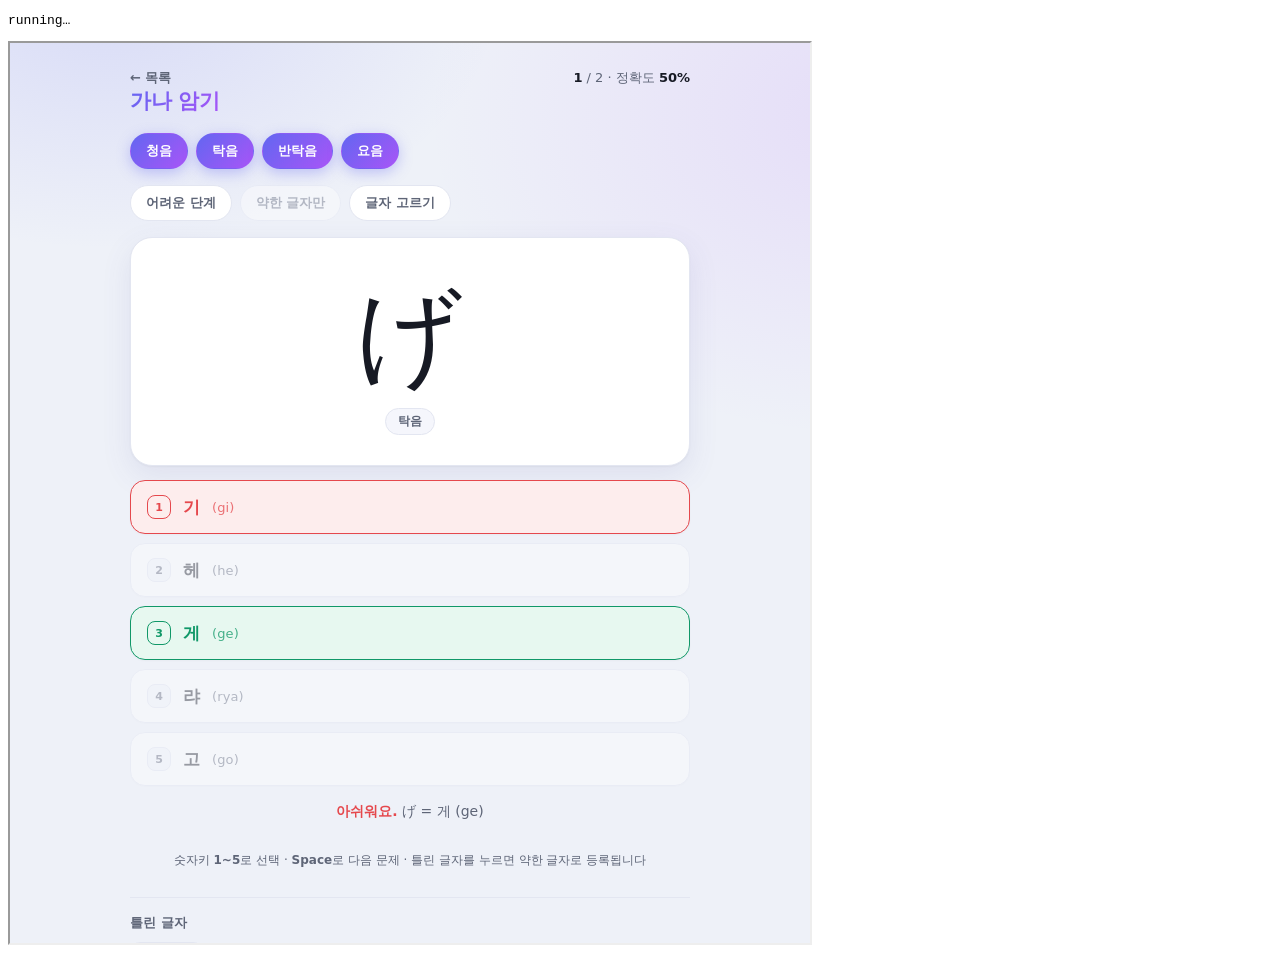
==== __test.html @ 91c68f2e "3장 '숫자 0~10' 추가 - 四·七·九는 목록에 두 읽기(よん／し 등)를 모두 표시, 퀴즈 후리가나는 기본 읽기 사용 - 零／ゼロ는 표기 둘을 함께, 듣기는 れい로 읽음 - 읽" ====
<!DOCTYPE html>
<meta charset="UTF-8">
<title>kana.html 회귀 테스트</title>
<pre id="out">running…</pre>
<script>
const out = [];
const say = (name, pass, extra) => out.push((pass ? "PASS  " : "FAIL  ") + name + (extra ? "   [" + extra + "]" : ""));
const sleep = ms => new Promise(r => setTimeout(r, ms));

function load(storage) {
  return new Promise(resolve => {
    if (storage === null) localStorage.removeItem("weakKana");
    else localStorage.setItem("weakKana", storage);
    const f = document.createElement("iframe");
    f.style.cssText = "width:800px;height:900px";
    f.src = "kana.html?" + Math.random();
    f.onload = () => setTimeout(() => resolve(f), 60);
    document.body.appendChild(f);
  });
}

const ctx = f => ({ w: f.contentWindow, d: f.contentDocument });

function pickChoice({ w, d }, wantCorrect) {
  const ko = w.eval("current.ko");
  const btns = [...d.querySelectorAll(".choice")];
  const b = wantCorrect ? btns.find(x => x.dataset.ko === ko) : btns.find(x => x.dataset.ko !== ko);
  b.click();
  return b;
}

(async () => {
  /* ── 1. 오답 직후 "틀린 글자 전부 추가"가 살아나는가 (refresh 누락 버그) ── */
  {
    const f = await load(null), c = ctx(f);
    const before = c.d.getElementById("add-misses").disabled;
    pickChoice(c, false);
    await sleep(40);
    const after = c.d.getElementById("add-misses").disabled;
    say("오답 1개 → '틀린 글자 전부 추가' 활성화", before === true && after === false,
        "before=" + before + " after=" + after);

    /* ── 2. 고르기 패널에서 별을 켜면 틀린 글자 목록의 별도 같이 켜지는가 ── */
    const kana = c.w.eval("[...misses.keys()][0]");
    const cell = [...c.d.querySelectorAll(".kana-cell")].find(x => x.children[0].textContent === kana);
    cell.click();
    await sleep(40);
    const item = [...c.d.querySelectorAll(".miss-item")].find(x => x.children[0].textContent === kana);
    say("패널에서 별 등록 → 틀린 글자 목록 별도 동기화",
        item && item.getAttribute("aria-pressed") === "true",
        "kana=" + kana + " pressed=" + (item && item.getAttribute("aria-pressed")));

    /* ── 3. 같은 항목을 다시 누르면 해제되는가 (상태가 어긋나면 여기서 티가 난다) ── */
    item.click();
    await sleep(40);
    // refresh()가 목록을 다시 그리므로 참조를 새로 잡아야 한다 (앞의 item은 이미 떨어져 나간 노드)
    const item2 = [...c.d.querySelectorAll(".miss-item")].find(x => x.children[0].textContent === kana);
    say("다시 누르면 해제", c.w.eval("weak.size") === 0 && item2.getAttribute("aria-pressed") === "false",
        "weak.size=" + c.w.eval("weak.size") + " pressed=" + item2.getAttribute("aria-pressed"));

    /* ── 4. 약한 글자만 모드에서 출제 범위가 실제로 좁혀지는가 ── */
    cell.click();
    await sleep(30);
    c.d.getElementById("weak-only").click();
    await sleep(30);
    const poolSize = c.w.eval("pool().length");
    const poolIsWeak = c.w.eval("pool().every(k => weak.has(k.kana))");
    say("약한 글자만 → 출제 범위가 고른 글자로 제한", poolSize === 1 && poolIsWeak,
        "pool=" + poolSize);
    say("약한 글자만 → 종류 필터 비활성", c.d.querySelector("#filters .chip").disabled === true);

    /* ── 5. 전체 해제하면 모드가 자동으로 꺼지고 전체 범위로 복귀 ── */
    c.d.getElementById("clear-weak").click();
    await sleep(30);
    say("전체 해제 → 모드 자동 해제, 전체 출제 복귀",
        c.w.eval("weakOnly") === false && c.w.eval("pool().length") === 104,
        "pool=" + c.w.eval("pool().length"));
    f.remove();
  }

  /* ── 6. 이전 문제의 타이머가 다음 문제를 앞당겨 넘기지 않는가 ── */
  {
    const f = await load(null), c = ctx(f);
    pickChoice(c, true);            // 정답 → 700ms 뒤 자동 넘김 예약
    await sleep(30);
    c.w.eval("next()");             // 사용자가 스페이스로 먼저 넘김 → 예약은 취소돼야 한다
    await sleep(30);
    pickChoice(c, false);           // 오답 → 1600ms 동안 해설이 떠 있어야 한다
    const shown = c.w.eval("current.kana");
    await sleep(1000);              // 취소가 안 됐다면 이 사이(700ms 지점)에 넘어가 버린다
    say("이전 문제 타이머가 다음 문제를 앞당겨 넘기지 않음",
        c.w.eval("current.kana") === shown, "shown=" + shown + " now=" + c.w.eval("current.kana"));
    f.remove();
  }

  /* ── 7. 저장값이 깨져 있어도 페이지가 살아 있는가 ── */
  for (const [label, raw, expect] of [
    ["객체가 저장돼 있어도 죽지 않음", "{}", 0],
    ["표에 없는 글자는 걸러냄", '["ル","ロ"]', 0],
    ["JSON이 아니어도 죽지 않음", "not json", 0],
    ["정상 값은 그대로 복원", '["る","ろ"]', 2],
  ]) {
    const f = await load(raw), c = ctx(f);
    const alive = c.d.querySelectorAll(".choice").length === 5;
    const size = c.w.eval("typeof weak === 'undefined' ? -1 : weak.size");
    say(label, alive && size === expect, "choices=" + c.d.querySelectorAll(".choice").length + " weak=" + size);
    f.remove();
  }

  /* ── 8. 패널이 열려 있을 때 스페이스가 퀴즈를 넘겨버리지 않는가 ── */
  {
    const f = await load('["る"]'), c = ctx(f);
    c.d.getElementById("picker-toggle").click();
    await sleep(30);
    const before = c.w.eval("current.kana");
    const cell = c.d.querySelector(".kana-cell");
    cell.focus();
    cell.dispatchEvent(new c.w.KeyboardEvent("keydown", { code: "Space", key: " ", bubbles: true }));
    await sleep(40);
    say("패널이 열려 있을 때 스페이스가 문제를 넘기지 않음", c.w.eval("current.kana") === before,
        "before=" + before + " after=" + c.w.eval("current.kana"));
    f.remove();
  }

  /* ── 8b. 어려운 단계 ── */
  {
    localStorage.removeItem("kanaLevel");
    const f = await load(null), c = ctx(f);
    c.d.getElementById("hard-mode").click();
    await sleep(30);
    const size = c.w.eval("pool().length");
    const comp = c.w.eval("pool().every(k => k.type !== '청음' || HARD_EXTRA.has(k.kana))");
    const hasRu = c.w.eval("pool().some(k => k.kana === 'る')");
    const hasA = c.w.eval("pool().some(k => k.kana === 'あ')");
    say("어려운 단계 → 요음·탁음·반탁음 + 지정 청음 14자 (72자)",
        size === 72 && comp && hasRu && !hasA, "pool=" + size);
    say("어려운 단계 → 종류 필터 잠김", c.d.querySelector("#filters .chip").disabled === true);
    say("어려운 단계 설정 저장", localStorage.getItem("kanaLevel") === "hard");

    // 약한 글자만과는 동시에 켤 수 없다
    c.d.querySelector(".kana-cell").click();
    await sleep(20);
    c.d.getElementById("weak-only").click();
    await sleep(20);
    say("약한 글자만을 켜면 어려운 단계는 꺼짐",
        c.w.eval("hardMode") === false && c.w.eval("weakOnly") === true &&
        localStorage.getItem("kanaLevel") === "all");
    f.remove();
    localStorage.removeItem("kanaLevel");
  }

  /* ── 8c. 어려운 단계 스테이지 시스템 ── */
  {
    localStorage.removeItem("kanaLevel");
    localStorage.removeItem("hardStages");
    localStorage.removeItem("slowKana");
    const f = await load(null), c = ctx(f);
    c.d.getElementById("hard-mode").click();
    await sleep(40);

    const sizes = c.w.eval("hs.split.map(s => s.length).join(',')");
    const uniq = c.w.eval("new Set(hs.split.flat()).size");
    say("어려운 단계 → 72자를 24자씩 3단계로 무작위 분할", sizes === "24,24,24" && uniq === 72,
        sizes + " uniq=" + uniq);
    say("1단계 자동 선택, 진행 표시", c.w.eval("stage") === 0 &&
        c.d.getElementById("tag").textContent.includes("1단계 · 1/24"),
        c.d.getElementById("tag").textContent);
    say("5초 타이머 표시", c.d.getElementById("timebar").hidden === false);

    // 오답 → 최고 단계 목록에 저장
    pickChoice(c, false);
    await sleep(40);
    say("오답 → 최고 단계 목록에 저장", c.w.eval("slow.has(current.kana)") === true &&
        JSON.parse(localStorage.getItem("slowKana")).length === 1);

    // 목록에 있는 글자를 1~3단계에서 5초 내 정답 → 제거
    c.w.eval("next()");
    await sleep(30);
    c.w.eval("slow.add(current.kana); saveSlow();");
    pickChoice(c, true);
    await sleep(40);
    say("1~3단계에서 5초 내 정답 → 목록에서 제거", c.w.eval("slow.has(current.kana)") === false);

    // 남은 문제를 전부 밀어 1단계 완료
    for (let i = 0; i < 30 && c.w.eval("stage === 0 && stagePos < stageQueue.length"); i++) {
      if (!c.w.eval("locked")) { pickChoice(c, true); await sleep(15); }
      c.w.eval("clearTimeout(advanceTimer); if (locked) { locked = false; next(); }");
      await sleep(10);
    }
    say("1단계 완료 → 완료 저장 + 완료 카드",
        c.w.eval("hs.done[0]") === true &&
        JSON.parse(localStorage.getItem("hardStages")).done[0] === true &&
        c.d.getElementById("tag").textContent.includes("1단계 완료"),
        c.d.getElementById("tag").textContent);

    // 껐다 켜도 분할·진행이 유지되고 2단계부터 이어진다
    const savedSplit = c.w.eval("JSON.stringify(hs.split)");
    f.remove();
    const f2 = await load(null), c2 = ctx(f2);
    say("껐다 켜면 같은 분할로 2단계부터 이어서",
        c2.w.eval("JSON.stringify(hs.split)") === savedSplit &&
        c2.w.eval("hs.done[0]") === true && c2.w.eval("stage") === 1,
        "stage=" + c2.w.eval("stage"));

    // 최고 단계 — 저장된 글자만 나오고, 맞혀도 목록은 유지된다
    const topBtn = [...c2.d.querySelectorAll("#stage-bar .stage")].find(b => b.dataset.stage === "top");
    say("최고 단계 칩에 저장 개수 표시", topBtn.textContent.includes("(1)"), topBtn.textContent);
    topBtn.click();
    await sleep(40);
    say("최고 단계 → 저장된 글자만 출제",
        c2.w.eval("stageQueue.length") === 1 && c2.w.eval("slow.has(current.kana)") === true);
    pickChoice(c2, true);
    await sleep(40);
    say("최고 단계에서 맞혀도 목록 유지 (졸업은 1~3단계에서만)", c2.w.eval("slow.size") === 1);
    f2.remove();
    localStorage.removeItem("kanaLevel");
    localStorage.removeItem("hardStages");
    localStorage.removeItem("slowKana");
  }

  /* ── 9. 오십음도 표가 104자를 하나도 빠뜨리지 않는가 ── */
  {
    const f = await load(null), c = ctx(f);
    const cells = [...c.d.querySelectorAll(".kana-cell")].map(x => x.children[0].textContent);
    const table = c.w.eval("KANA.map(k => k.kana)");
    const missing = table.filter(k => !cells.includes(k));
    const extra = cells.filter(k => !table.includes(k));
    say("오십음도 표에 104자가 전부 있고 중복이 없음",
        cells.length === 104 && !missing.length && !extra.length && new Set(cells).size === 104,
        "cells=" + cells.length + " missing=" + missing.join(",") + " extra=" + extra.join(","));

    // 열 정렬이 깨지면 표로 만든 의미가 없다 — 청음 표는 (행이름+5단) × (머리글+11행) 칸이어야 한다
    const seion = c.d.querySelector(".gyo-table");
    say("청음 표가 6열 × 12줄로 정렬됨", seion.children.length === 72,
        "children=" + seion.children.length);
    f.remove();
  }

  /* ── 10. 1장 출제 순서 ── */
  {
    const f = document.createElement("iframe");
    f.style.cssText = "width:800px;height:900px";
    f.src = "chapter.html?ch=1";
    await new Promise(r => { f.onload = () => setTimeout(r, 60); document.body.appendChild(f); });
    const c = ctx(f);

    c.d.getElementById("order-seq").click();
    await sleep(30);
    const ids = c.w.eval("queue.map(x => x.id).slice(1)");
    const ascending = ids.every((v, i) => i === 0 || ids[i - 1] < v);
    say("교재 순서 → 남은 문제가 원본 차례대로", ascending && ids.length === 23,
        "n=" + ids.length + " head=" + ids.slice(0, 5).join(","));
    say("교재 순서 → 칩 상태 반영",
        c.d.getElementById("order-seq").getAttribute("aria-pressed") === "true" &&
        c.d.getElementById("order-shuffle").getAttribute("aria-pressed") === "false");

    const cur = c.w.eval("current.id");
    c.d.getElementById("order-shuffle").click();
    await sleep(30);
    say("순서를 바꿔도 풀고 있던 문제는 그대로", c.w.eval("current.id") === cur,
        "before=" + cur + " after=" + c.w.eval("current.id"));
    say("설정이 저장됨", localStorage.getItem("chapterOrder") === "shuffle",
        String(localStorage.getItem("chapterOrder")));
    f.remove();
  }

  /* ── 11. 단어 설명 ── */
  {
    localStorage.setItem("chapterOrder", "seq");
    localStorage.setItem("showParts", "0");
    const f = document.createElement("iframe");
    f.style.cssText = "width:800px;height:900px";
    f.src = "chapter.html?ch=1";
    await new Promise(r => { f.onload = () => setTimeout(r, 60); document.body.appendChild(f); });
    const c = ctx(f);

    // 교재 순서 1번 = お仕事は何ですか。 — 분해가 5조각이어야 한다
    say("첫 문제가 교재 1번", c.w.eval("current.ko") === "직업이 무엇입니까?", c.w.eval("current.ko"));
    say("끄면 문제 푸는 중엔 안 보임", c.d.getElementById("parts").hidden === true);

    c.d.getElementById("parts-toggle").click();
    await sleep(30);
    const rows = [...c.d.querySelectorAll(".part")].map(r => r.children[0].textContent);
    say("켜면 단어별로 끊어서 보임", c.d.getElementById("parts").hidden === false && rows.length === 5,
        rows.join(" | "));
    say("조사 は의 읽기를 わ로 안내",
        [...c.d.querySelectorAll(".part")].some(r => r.children[0].textContent === "は" && r.children[1].textContent === "わ"));

    // 꺼도 정답을 맞힌 뒤에는 보여야 한다
    c.d.getElementById("parts-toggle").click();
    await sleep(20);
    say("다시 끄면 숨김", c.d.getElementById("parts").hidden === true);
    const ko = c.w.eval("current.ko");
    [...c.d.querySelectorAll(".choice")].find(b => b.dataset.ko === ko).click();
    await sleep(40);
    say("답한 뒤에는 꺼져 있어도 해설로 보임", c.d.getElementById("parts").hidden === false);

    // 분해가 없는 단어(私)에서는 빈 상자가 뜨지 않아야 한다
    const noParts = c.w.eval("ITEMS.filter(x => !x.parts).length");
    // 私·あなた·彼 는 더 쪼갤 것이 없어 분해가 없다 — 이때 빈 상자가 뜨면 안 된다
    say("분해가 없는 항목(私·あなた·彼)은 3개", noParts === 3, "n=" + noParts);
    f.remove();
    localStorage.removeItem("chapterOrder");
    localStorage.removeItem("showParts");
  }

  /* ── 11b. 목록 → 장 허브 내비게이션 ── */
  {
    const mk = src => new Promise(res => {
      const f = document.createElement("iframe");
      f.style.cssText = "width:800px;height:600px";
      f.src = src;
      f.onload = () => setTimeout(() => res(f), 60);
      document.body.appendChild(f);
    });

    const fi = await mk("index.html");
    const links = [...fi.contentDocument.querySelectorAll("#menu .entry")].map(a => a.getAttribute("href"));
    const soonT = fi.contentDocument.querySelector(".entry.soon .t").textContent;
    say("목록에 장 항목이 chapters.js에서 자동 생성",
        links.includes("ch.html?ch=1") && links.includes("ch.html?ch=2") &&
        links.includes("ch.html?ch=3"), links.join(" "));
    say("다음 장 자리 표시(4장)", soonT === "4장", soonT);
    fi.remove();

    // 2장 — 항목 수와 보기 중복 여부 (뜻이 겹치면 5지선다 정답이 둘이 된다)
    const f2 = await mk("chapter.html?ch=2");
    const n2 = f2.contentWindow.eval("ITEMS.length");
    const u2 = f2.contentWindow.eval("new Set(ITEMS.map(x => x.ko)).size");
    say("2장 퀴즈 30항목, 뜻 중복 없음", n2 === 30 && u2 === 30, n2 + "/" + u2);
    f2.remove();
    const fl2 = await mk("listen.html?ch=2");
    say("2장 듣기 30트랙", fl2.contentDocument.querySelectorAll(".track").length === 30);
    fl2.remove();

    const fh = await mk("ch.html?ch=1");
    const q = fh.contentDocument.getElementById("go-quiz").getAttribute("href");
    const l = fh.contentDocument.getElementById("go-listen").getAttribute("href");
    const w = fh.contentDocument.getElementById("go-words").getAttribute("href");
    const s = fh.contentDocument.getElementById("go-sentences").getAttribute("href");
    say("허브에서 퀴즈/듣기/단어목록/문장목록으로 분기",
        q === "chapter.html?ch=1" && l === "listen.html?ch=1" &&
        w === "list.html?ch=1&kind=word" && s === "list.html?ch=1&kind=sentence",
        [q, l, w, s].join(" "));
    fh.remove();

    const fq = await mk("chapter.html?ch=1");
    say("퀴즈의 뒤로 가기 → 1장 허브",
        fq.contentDocument.getElementById("back").getAttribute("href") === "ch.html?ch=1");
    fq.remove();

    const fl = await mk("listen.html?ch=1");
    say("듣기의 뒤로 가기 → 1장 허브",
        fl.contentDocument.getElementById("back").getAttribute("href") === "ch.html?ch=1");
    fl.remove();
  }

  /* ── 11c. 단어 목록 / 문장 목록 ── */
  {
    const mk = src => new Promise(res => {
      const f = document.createElement("iframe");
      f.style.cssText = "width:800px;height:900px";
      f.src = src;
      f.onload = () => setTimeout(() => res(f), 60);
      document.body.appendChild(f);
    });

    const fw = await mk("list.html?ch=1&kind=word");
    const cw = ctx(fw);
    const rows = [...cw.d.querySelectorAll(".item")];
    say("1장 단어 목록 22개 (문장 2개 제외)", rows.length === 22, "n=" + rows.length);

    // 첫 항목(会社員)이 일본어 → 읽는 법 → 뜻 → 한글 발음 순서로 표시되는지
    const cols = [...rows[0].querySelector(".col").children].map(x => x.textContent);
    say("표시 순서: 일본어 · 읽는 법 · 뜻 · 한글 발음",
        cols[0] === "会社員" && cols[1] === "かいしゃいん" &&
        cols[2] === "회사원" && cols[3] === "카이샤인", cols.join(" | "));

    // 가나만으로 된 단어는 읽는 법 줄을 비워 중복 표시를 피한다
    const ana = rows.find(r => r.querySelector(".ja").textContent === "あなた");
    say("가나 단어는 읽는 법 줄 생략", ana.querySelector(".read").textContent === "");

    // 조사는 ～ 를 떼고 읽는 법을 보여준다
    const wa = rows.find(r => r.querySelector(".ja").textContent === "～は");
    say("조사 ～は → 읽는 법 は, 한글 발음 와",
        wa.querySelector(".read").textContent === "は" && wa.querySelector(".pron").textContent === "와");

    // 모든 항목에 한글 발음이 채워져 있어야 한다
    const missing = cw.w.eval("ITEMS.filter(x => !x.pron).length");
    say("1장 모든 항목에 한글 발음 있음", missing === 0, "빈 항목=" + missing);

    // 탭 전환
    cw.d.getElementById("tab-sentence").click();
    await sleep(30);
    const sRows = [...cw.d.querySelectorAll(".item .ja")].map(x => x.textContent);
    say("문장 탭 → 문장 2개만", sRows.length === 2 && sRows[0] === "お仕事は何ですか。", sRows.join(" | "));
    say("탭 전환이 주소에 반영", location.href.indexOf("kind=") === -1, "부모 주소는 그대로");
    fw.remove();

    // 2장도 같은 구조로 자동 동작
    const f2 = await mk("list.html?ch=2&kind=sentence");
    const c2 = ctx(f2);
    say("2장 문장 목록 1개 (何ですか)",
        c2.d.querySelectorAll(".item").length === 1 &&
        c2.d.querySelector(".item .ja").textContent === "何ですか");
    const miss2 = c2.w.eval("ITEMS.filter(x => !x.pron).length");
    say("2장 모든 항목에 한글 발음 있음", miss2 === 0, "빈 항목=" + miss2);
    f2.remove();

    // 3장 — 숫자. 읽기가 둘인 글자는 목록에서 둘 다 보여준다
    const f3 = await mk("list.html?ch=3&kind=word");
    const c3 = ctx(f3);
    const r3 = [...c3.d.querySelectorAll(".item")];
    say("3장 단어 목록 11개 (0~10)", r3.length === 11, "n=" + r3.length);
    const four = r3.find(r => r.querySelector(".ja").textContent === "四");
    say("四는 읽는 법 よん／し, 발음 욘／시",
        four.querySelector(".read").textContent === "よん／し" &&
        four.querySelector(".pron").textContent === "욘／시",
        four.querySelector(".read").textContent);
    const zero = r3[0];
    say("零／ゼロ 표기와 읽는 법",
        zero.querySelector(".ja").textContent === "零／ゼロ" &&
        zero.querySelector(".read").textContent === "れい／ぜろ" &&
        zero.querySelector(".mean").textContent === "0",
        zero.querySelector(".read").textContent);
    const miss3 = c3.w.eval("ITEMS.filter(x => !x.pron).length");
    say("3장 모든 항목에 한글 발음 있음", miss3 === 0, "빈 항목=" + miss3);
    f3.remove();

    // 3장 퀴즈·듣기도 데이터만으로 자동 동작해야 한다
    const fq3 = await mk("chapter.html?ch=3");
    const u3 = fq3.contentWindow.eval("new Set(ITEMS.map(x => x.ko)).size");
    say("3장 퀴즈 11항목, 뜻 중복 없음",
        fq3.contentWindow.eval("ITEMS.length") === 11 && u3 === 11, "uniq=" + u3);
    fq3.remove();
    const fl3 = await mk("listen.html?ch=3");
    say("3장 듣기 11트랙, 零은 れい로 읽음",
        fl3.contentDocument.querySelectorAll(".track").length === 11 &&
        fl3.contentWindow.eval("jaText(ITEMS[0])") === "れい",
        fl3.contentWindow.eval("jaText(ITEMS[0])"));
    fl3.remove();
  }

  /* ── 12. 1장 듣기 ── */
  {
    const f = document.createElement("iframe");
    f.style.cssText = "width:800px;height:900px";
    f.src = "listen.html?ch=1";
    await new Promise(r => { f.onload = () => setTimeout(r, 60); document.body.appendChild(f); });
    const c = ctx(f);

    say("듣기 목록에 24항목", c.d.querySelectorAll(".track").length === 24,
        "n=" + c.d.querySelectorAll(".track").length);

    // 진짜 TTS 대신 호출을 기록하는 가짜 엔진을 꽂아 재생 순서를 검증한다
    c.w.eval("window.__calls = []; synth = { speak: function(u){ __calls.push(u.lang + ':' + u.text); setTimeout(function(){ if (u.onend) u.onend(); }, 5); }, cancel: function(){}, getVoices: function(){ return []; } };");
    c.d.getElementById("play").click();
    await sleep(600);   // 1항목: ja → 450ms → ko 까지는 충분히 지난 시점
    const calls = c.w.eval("__calls.slice(0, 2)");
    say("일본어(요미가나) → 한국어 뜻 순서로 재생",
        calls[0] === "ja-JP:おしごとはなんですか。" && calls[1] === "ko-KR:직업이 무엇입니까?",
        calls.join(" | "));
    say("재생 중 현재 항목 강조", c.d.querySelector(".track.now") !== null);

    c.d.getElementById("stop").click();
    await sleep(20);
    say("정지 → 처음으로", c.w.eval("playing") === false && c.w.eval("idx") === 0);

    // 조사는 표기가 아니라 발음으로 읽어야 한다
    say("조사 ～は→'わ', ～を→'お'로 읽음",
        c.w.eval("jaText(ITEMS[17])") === "わ" && c.w.eval("jaText(ITEMS[21])") === "お",
        c.w.eval("jaText(ITEMS[17])") + "/" + c.w.eval("jaText(ITEMS[21])"));
    f.remove();
  }

  const failed = out.filter(l => l.startsWith("FAIL")).length;
  document.getElementById("out").textContent =
    out.join("\n") + "\n\n" + (out.length - failed) + "/" + out.length + " 통과";
})().catch(e => {
  document.getElementById("out").textContent = out.join("\n") + "\n\nERROR " + e.message + "\n" + e.stack;
});
</script>
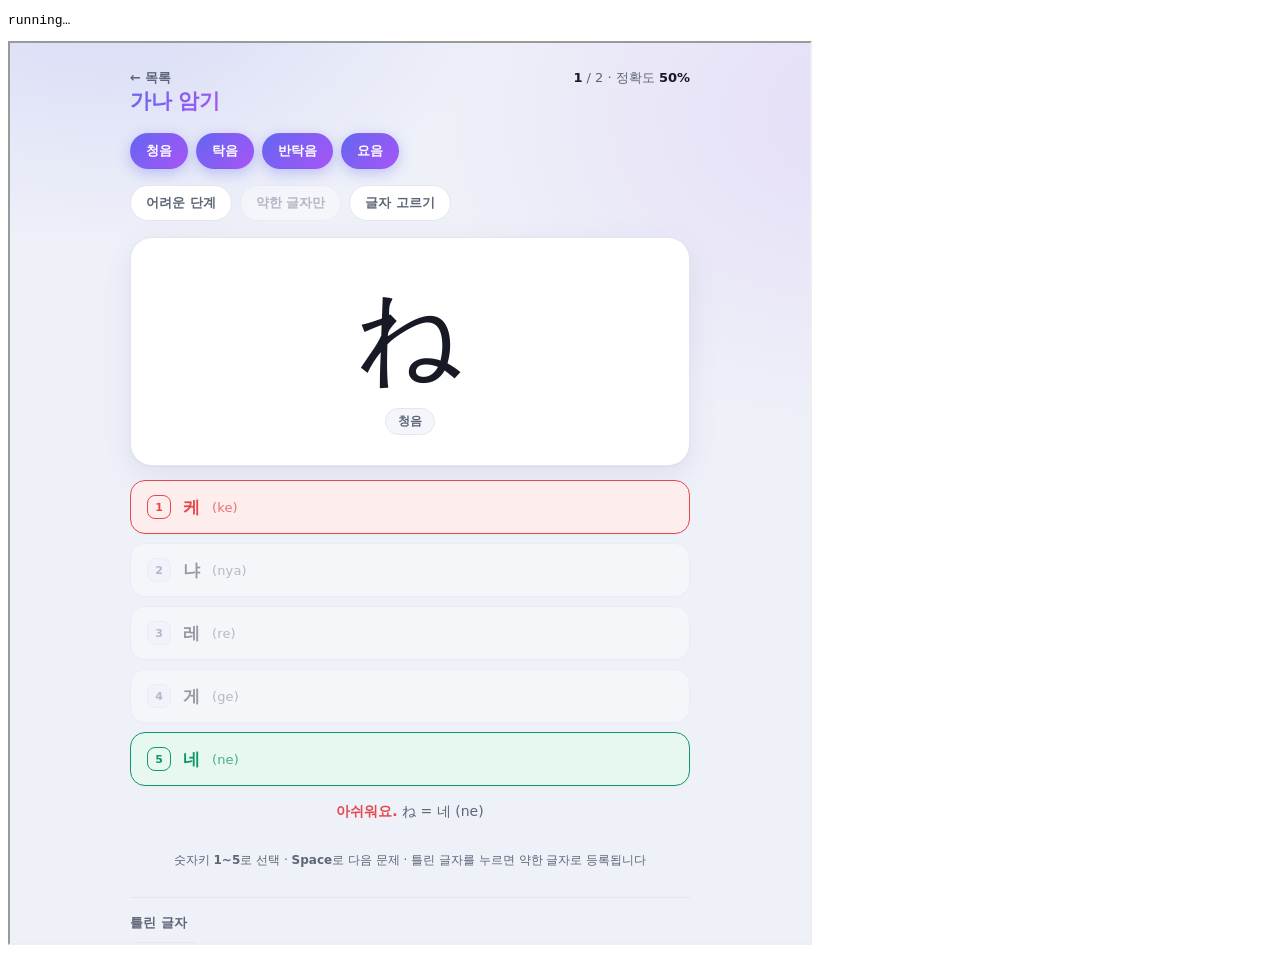
==== commit 298e5ae3: "단어 목록 레이아웃 조정: 뜻과 한글 발음을 한 줄로 - 히라가나만 단어 바로 아래에 두고, 한국 뜻·한글 발음은 그 아래 한 줄에 나란히 배치 - 카드 높이가 한 줄 줄어 목록을" ====
--- a/__test.html
+++ b/__test.html
@@ -370,11 +370,19 @@
     const rows = [...cw.d.querySelectorAll(".item")];
     say("1장 단어 목록 22개 (문장 2개 제외)", rows.length === 22, "n=" + rows.length);
 
-    // 첫 항목(会社員)이 일본어 → 읽는 법 → 뜻 → 한글 발음 순서로 표시되는지
-    const cols = [...rows[0].querySelector(".col").children].map(x => x.textContent);
-    say("표시 순서: 일본어 · 읽는 법 · 뜻 · 한글 발음",
-        cols[0] === "会社員" && cols[1] === "かいしゃいん" &&
-        cols[2] === "회사원" && cols[3] === "카이샤인", cols.join(" | "));
+    // 첫 항목(会社員)이 일본어 → 읽는 법 → (뜻 + 한글 발음) 순서로 표시되는지
+    const cols = [...rows[0].querySelector(".col").children].map(x => x.className);
+    const txt = ["ja", "read", "mean", "pron"].map(c => rows[0].querySelector("." + c).textContent);
+    say("표시 순서: 일본어 · 읽는 법 · (뜻+발음 한 줄)",
+        cols.join(",") === "ja jp,read jp,kr" &&
+        txt.join("|") === "会社員|かいしゃいん|회사원|카이샤인", cols.join(",") + " / " + txt.join("|"));
+
+    // 뜻과 발음이 실제로 같은 줄에 놓였는지 (세로 위치가 같아야 한다)
+    const mBox = rows[0].querySelector(".mean").getBoundingClientRect();
+    const pBox = rows[0].querySelector(".pron").getBoundingClientRect();
+    say("뜻과 한글 발음이 한 줄에 나란히",
+        Math.abs(mBox.top - pBox.top) < 6 && pBox.left > mBox.right - 2,
+        "mean.top=" + Math.round(mBox.top) + " pron.top=" + Math.round(pBox.top));
 
     // 가나만으로 된 단어는 읽는 법 줄을 비워 중복 표시를 피한다
     const ana = rows.find(r => r.querySelector(".ja").textContent === "あなた");
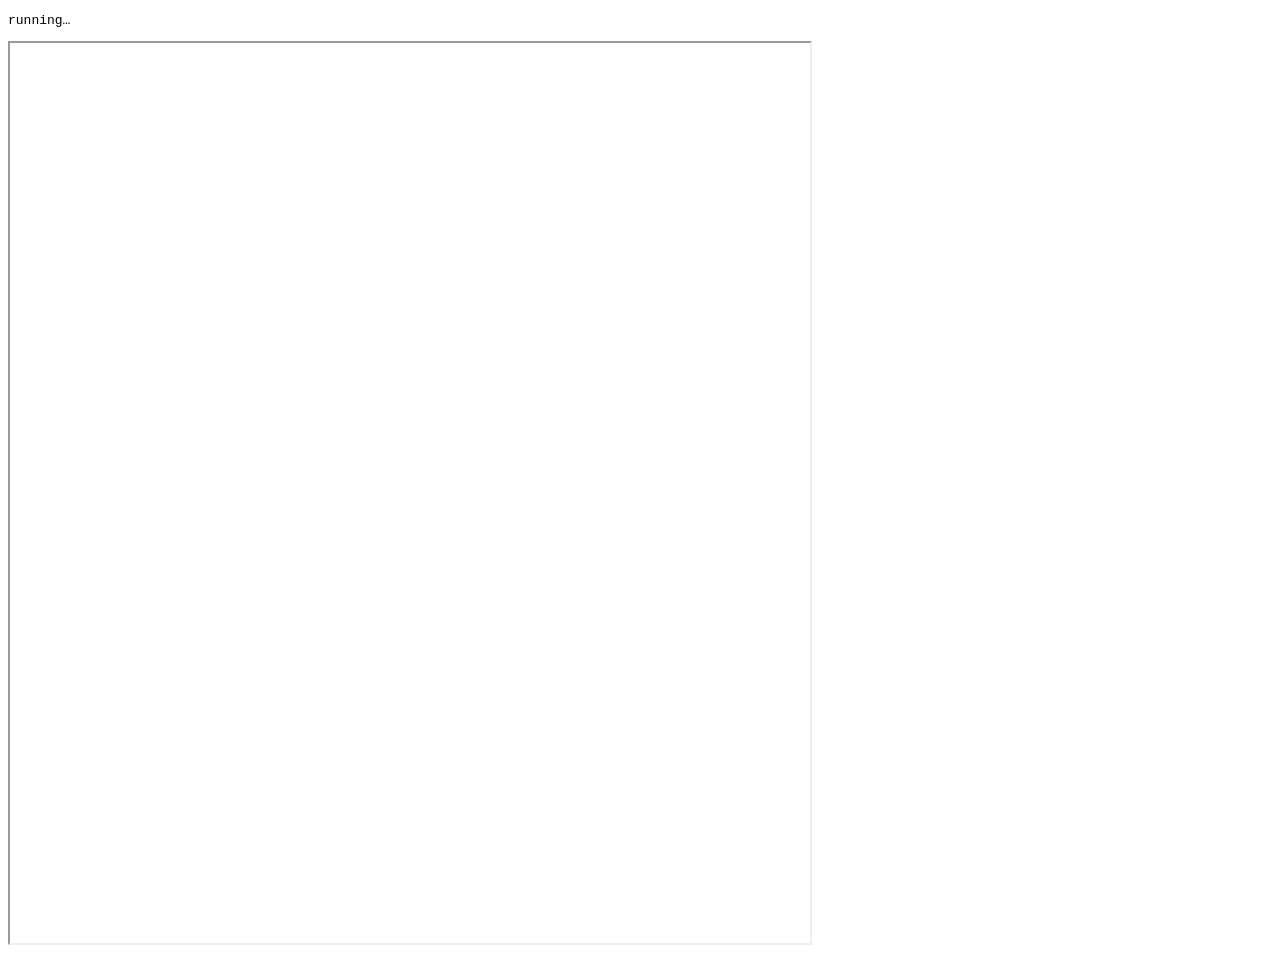
==== commit 05eb114b: "3장을 교재 3과(図書館は何時から何時までですか) 전체로 확장 - 시간·분·10단위 읽기표 30개 추가: 4時よじ·7時しちじ·9時くじ, 분의 ふん/ぷん 구분 - 시간 관련 단어(今·" ====
--- a/__test.html
+++ b/__test.html
@@ -323,14 +323,18 @@
     say("다음 장 자리 표시(4장)", soonT === "4장", soonT);
     fi.remove();
 
-    // 2장 — 항목 수와 보기 중복 여부 (뜻이 겹치면 5지선다 정답이 둘이 된다)
+    // 2장 — 보기 중복 여부 (뜻이 겹치면 5지선다 정답이 둘이 된다).
+    // 개수는 단원을 보강할 때마다 달라지므로 데이터에서 읽어 비교한다.
     const f2 = await mk("chapter.html?ch=2");
     const n2 = f2.contentWindow.eval("ITEMS.length");
     const u2 = f2.contentWindow.eval("new Set(ITEMS.map(x => x.ko)).size");
-    say("2장 퀴즈 30항목, 뜻 중복 없음", n2 === 30 && u2 === 30, n2 + "/" + u2);
+    const q2 = f2.contentWindow.eval("CHAPTERS['2'].items.filter(x => x.quiz !== false).length");
+    say("2장 퀴즈가 전 항목을 내고 뜻 중복 없음", n2 === q2 && u2 === n2, n2 + "/" + u2);
     f2.remove();
     const fl2 = await mk("listen.html?ch=2");
-    say("2장 듣기 30트랙", fl2.contentDocument.querySelectorAll(".track").length === 30);
+    const t2 = fl2.contentWindow.eval("CHAPTERS['2'].items.length");
+    say("2장 듣기 트랙 수가 데이터와 일치",
+        fl2.contentDocument.querySelectorAll(".track").length === t2, "n=" + t2);
     fl2.remove();
 
     const fh = await mk("ch.html?ch=1");
@@ -408,44 +412,78 @@
     // 2장도 같은 구조로 자동 동작
     const f2 = await mk("list.html?ch=2&kind=sentence");
     const c2 = ctx(f2);
-    say("2장 문장 목록 1개 (何ですか)",
-        c2.d.querySelectorAll(".item").length === 1 &&
-        c2.d.querySelector(".item .ja").textContent === "何ですか");
+    const s2 = c2.w.eval("CHAPTERS['2'].items.filter(x => x.kind === 's').length");
+    say("2장 문장 목록이 문장만 담음",
+        c2.d.querySelectorAll(".item").length === s2 && s2 > 0 &&
+        c2.w.eval("ITEMS.filter(x => x.isSentence).every(x => x.kind === 's')"), "n=" + s2);
     const miss2 = c2.w.eval("ITEMS.filter(x => !x.pron).length");
     say("2장 모든 항목에 한글 발음 있음", miss2 === 0, "빈 항목=" + miss2);
     f2.remove();
 
-    // 3장 — 숫자. 읽기가 둘인 글자는 목록에서 둘 다 보여준다
+    // 3장 — 숫자·시간. 읽기가 둘인 글자는 목록에서 둘 다 보여준다
     const f3 = await mk("list.html?ch=3&kind=word");
     const c3 = ctx(f3);
     const r3 = [...c3.d.querySelectorAll(".item")];
-    say("3장 단어 목록 11개 (0~10)", r3.length === 11, "n=" + r3.length);
+    const ja3 = r3.map(r => r.querySelector(".ja").textContent);
+    say("3장 단어 목록에 숫자·시간·분 읽기표가 모두 있음",
+        ["十", "九十", "4時", "10分", "図書館", "～から"].every(k => ja3.includes(k)),
+        "n=" + r3.length);
+
+    // 시간 읽기의 불규칙(4·7·9시)이 표에 정확히 들어갔는지
+    const hour = k => r3.find(r => r.querySelector(".ja").textContent === k).querySelector(".read").textContent;
+    say("4時=よじ · 7時=しちじ · 9時=くじ",
+        hour("4時") === "よじ" && hour("7時") === "しちじ" && hour("9時") === "くじ",
+        [hour("4時"), hour("7時"), hour("9時")].join(" "));
+    say("분의 ふん/ぷん 구분 (1분 いっぷん · 2분 にふん · 6분 ろっぷん)",
+        hour("1分") === "いっぷん" && hour("2分") === "にふん" && hour("6分") === "ろっぷん",
+        [hour("1分"), hour("2分"), hour("6分")].join(" "));
+
     const four = r3.find(r => r.querySelector(".ja").textContent === "四");
     say("四는 읽는 법 よん／し, 발음 욘／시",
         four.querySelector(".read").textContent === "よん／し" &&
         four.querySelector(".pron").textContent === "욘／시",
         four.querySelector(".read").textContent);
     const zero = r3[0];
-    say("零／ゼロ 표기와 읽는 법",
-        zero.querySelector(".ja").textContent === "零／ゼロ" &&
-        zero.querySelector(".read").textContent === "れい／ぜろ" &&
+    say("0의 세 가지 표기(零／ゼロ／〇)를 함께 보여줌",
+        zero.querySelector(".ja").textContent.startsWith("零／ゼロ") &&
+        zero.querySelector(".read").textContent.startsWith("れい／ぜろ") &&
         zero.querySelector(".mean").textContent === "0",
         zero.querySelector(".read").textContent);
     const miss3 = c3.w.eval("ITEMS.filter(x => !x.pron).length");
     say("3장 모든 항목에 한글 발음 있음", miss3 === 0, "빈 항목=" + miss3);
     f3.remove();
 
-    // 3장 퀴즈·듣기도 데이터만으로 자동 동작해야 한다
+    // 3장 문장 목록
+    const fs3 = await mk("list.html?ch=3&kind=sentence");
+    const s3 = [...fs3.contentDocument.querySelectorAll(".item .ja")].map(x => x.textContent);
+    say("3장 문장 목록에 회화문이 들어감",
+        s3.includes("図書館は何時から何時までですか。") && s3.includes("4時半です。"),
+        "n=" + s3.length);
+    fs3.remove();
+
+    // 읽기표(quiz:false)는 퀴즈에서 빠지고, 나머지는 뜻이 겹치지 않아야 한다
     const fq3 = await mk("chapter.html?ch=3");
-    const u3 = fq3.contentWindow.eval("new Set(ITEMS.map(x => x.ko)).size");
-    say("3장 퀴즈 11항목, 뜻 중복 없음",
-        fq3.contentWindow.eval("ITEMS.length") === 11 && u3 === 11, "uniq=" + u3);
+    const w3 = fq3.contentWindow;
+    const all3 = w3.eval("CHAPTERS['3'].items.length");
+    const q3 = w3.eval("ITEMS.length");
+    const ref3 = w3.eval("CHAPTERS['3'].items.filter(x => x.quiz === false).length");
+    say("퀴즈는 읽기표를 제외하고 출제", q3 === all3 - ref3 && ref3 > 0,
+        "전체 " + all3 + " - 읽기표 " + ref3 + " = " + q3);
+    say("퀴즈에 4時 같은 읽기표가 섞이지 않음",
+        w3.eval("ITEMS.every(x => x.quiz !== false)") &&
+        w3.eval("ITEMS.filter(x => x.ko === '4시').length") === 0);
+    say("3장 퀴즈 항목의 뜻 중복 없음",
+        w3.eval("new Set(ITEMS.map(x => x.ko)).size") === q3,
+        "uniq=" + w3.eval("new Set(ITEMS.map(x => x.ko)).size"));
+    // 교재 순서는 걸러낸 뒤에도 원본 차례를 지켜야 한다
+    say("교재 순서 id가 원본 차례 유지",
+        w3.eval("ITEMS.map(x => x.id).every((v, i, a) => i === 0 || a[i-1] < v)"));
     fq3.remove();
+
     const fl3 = await mk("listen.html?ch=3");
-    say("3장 듣기 11트랙, 零은 れい로 읽음",
-        fl3.contentDocument.querySelectorAll(".track").length === 11 &&
-        fl3.contentWindow.eval("jaText(ITEMS[0])") === "れい",
-        fl3.contentWindow.eval("jaText(ITEMS[0])"));
+    const t3 = fl3.contentDocument.querySelectorAll(".track").length;
+    say("듣기는 읽기표까지 전부 읽어줌", t3 === all3 && t3 > q3, "트랙 " + t3 + "개");
+    say("零은 れい로 읽음", fl3.contentWindow.eval("jaText(ITEMS[0])") === "れい");
     fl3.remove();
   }
 
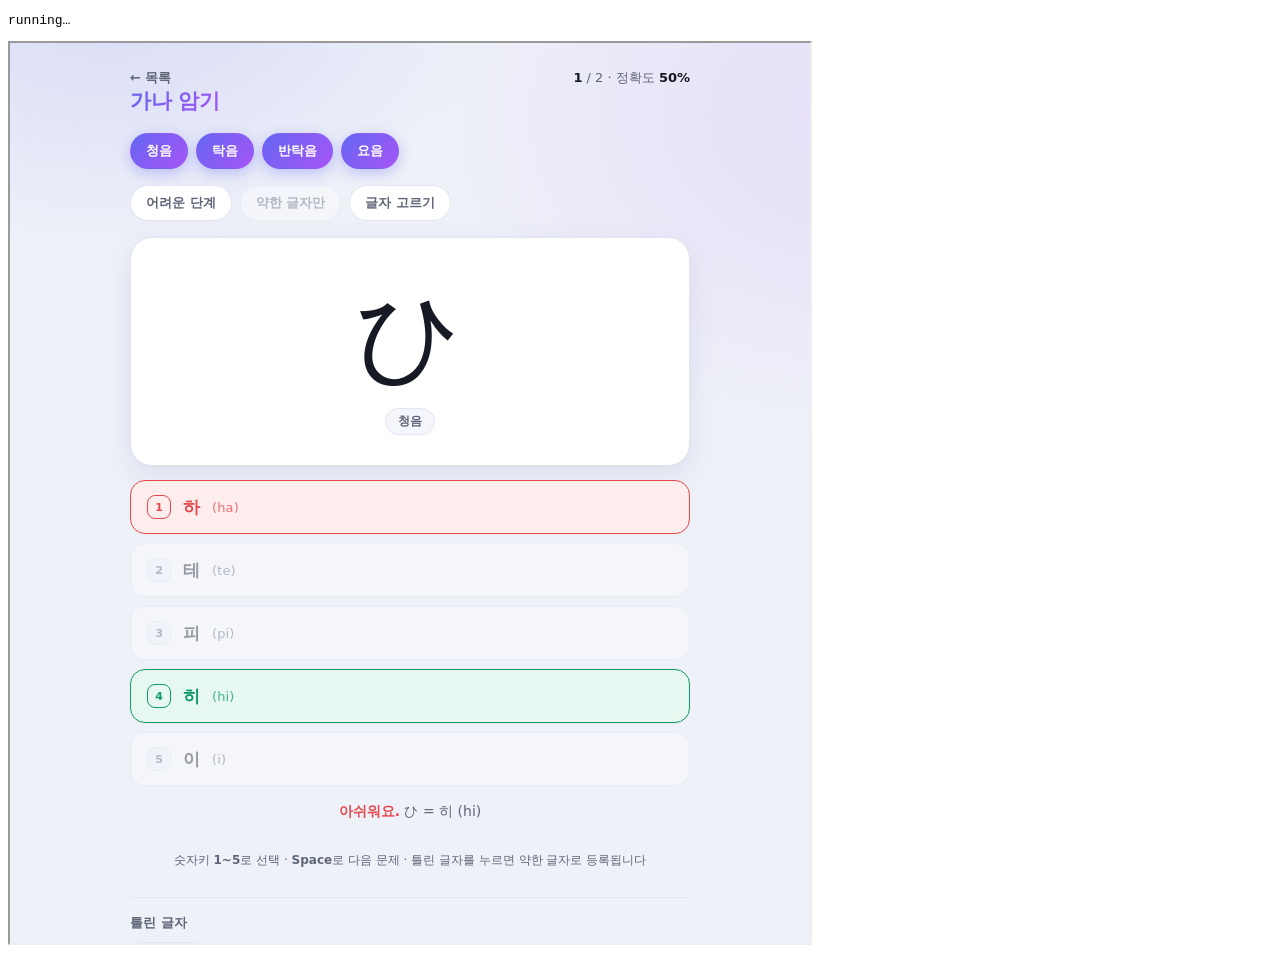
==== commit 294e5394: "단어 목록을 두 줄로: 읽는 법을 한자 위에, 표기·뜻·발음을 한 줄에 - 윗줄 = 읽는 법(후리가나 자리), 아랫줄 = 일본어 표기 + 한국 뜻 + 한글 발음 - 한자가 없는 항" ====
--- a/__test.html
+++ b/__test.html
@@ -374,28 +374,29 @@
     const rows = [...cw.d.querySelectorAll(".item")];
     say("1장 단어 목록 22개 (문장 2개 제외)", rows.length === 22, "n=" + rows.length);
 
-    // 첫 항목(会社員)이 일본어 → 읽는 법 → (뜻 + 한글 발음) 순서로 표시되는지
+    // 읽는 법이 윗줄, 표기·뜻·발음이 아랫줄 한 줄에 놓이는지
     const cols = [...rows[0].querySelector(".col").children].map(x => x.className);
-    const txt = ["ja", "read", "mean", "pron"].map(c => rows[0].querySelector("." + c).textContent);
-    say("표시 순서: 일본어 · 읽는 법 · (뜻+발음 한 줄)",
-        cols.join(",") === "ja jp,read jp,kr" &&
-        txt.join("|") === "会社員|かいしゃいん|회사원|카이샤인", cols.join(",") + " / " + txt.join("|"));
-
-    // 뜻과 발음이 실제로 같은 줄에 놓였는지 (세로 위치가 같아야 한다)
-    const mBox = rows[0].querySelector(".mean").getBoundingClientRect();
-    const pBox = rows[0].querySelector(".pron").getBoundingClientRect();
-    say("뜻과 한글 발음이 한 줄에 나란히",
-        Math.abs(mBox.top - pBox.top) < 6 && pBox.left > mBox.right - 2,
-        "mean.top=" + Math.round(mBox.top) + " pron.top=" + Math.round(pBox.top));
-
-    // 가나만으로 된 단어는 읽는 법 줄을 비워 중복 표시를 피한다
+    const txt = ["read", "ja", "mean", "pron"].map(c => rows[0].querySelector("." + c).textContent);
+    say("표시 순서: 읽는 법 / (표기+뜻+발음 한 줄)",
+        cols.join(",") === "read jp,row" &&
+        txt.join("|") === "かいしゃいん|会社員|회사원|카이샤인", cols.join(",") + " / " + txt.join("|"));
+
+    const box = c => rows[0].querySelector("." + c).getBoundingClientRect();
+    say("읽는 법이 한자 바로 위 (왼쪽 끝이 맞음)",
+        box("read").bottom <= box("ja").top + 2 && Math.abs(box("read").left - box("ja").left) < 2,
+        "read.left=" + Math.round(box("read").left) + " ja.left=" + Math.round(box("ja").left));
+    say("표기·뜻·발음이 한 줄에 나란히",
+        Math.abs(box("ja").bottom - box("mean").bottom) < 6 &&
+        box("mean").left > box("ja").right - 2 && box("pron").left > box("mean").right - 2);
+
+    // 한자가 없는 항목은 읽을 것이 없으므로 "-"
     const ana = rows.find(r => r.querySelector(".ja").textContent === "あなた");
-    say("가나 단어는 읽는 법 줄 생략", ana.querySelector(".read").textContent === "");
-
-    // 조사는 ～ 를 떼고 읽는 법을 보여준다
+    say("한자 없는 단어는 읽는 법 자리에 -", ana.querySelector(".read").textContent === "-");
+
+    // 조사도 한자가 없으므로 "-" 이고, 발음은 한글 발음 자리에서 알려준다
     const wa = rows.find(r => r.querySelector(".ja").textContent === "～は");
-    say("조사 ～は → 읽는 법 は, 한글 발음 와",
-        wa.querySelector(".read").textContent === "は" && wa.querySelector(".pron").textContent === "와");
+    say("조사 ～は → 읽는 법 -, 한글 발음 와",
+        wa.querySelector(".read").textContent === "-" && wa.querySelector(".pron").textContent === "와");
 
     // 모든 항목에 한글 발음이 채워져 있어야 한다
     const missing = cw.w.eval("ITEMS.filter(x => !x.pron).length");
@@ -449,6 +450,11 @@
         zero.querySelector(".read").textContent.startsWith("れい／ぜろ") &&
         zero.querySelector(".mean").textContent === "0",
         zero.querySelector(".read").textContent);
+
+    // 3장의 한자 없는 항목들도 "-" 로 표시되는지
+    const dash = ["ここ", "アルバイト", "～から", "～まで"].map(k =>
+      r3.find(r => r.querySelector(".ja").textContent === k).querySelector(".read").textContent);
+    say("3장의 한자 없는 항목(ここ·アルバイト·조사)은 -", dash.every(d => d === "-"), dash.join(" "));
     const miss3 = c3.w.eval("ITEMS.filter(x => !x.pron).length");
     say("3장 모든 항목에 한글 발음 있음", miss3 === 0, "빈 항목=" + miss3);
     f3.remove();
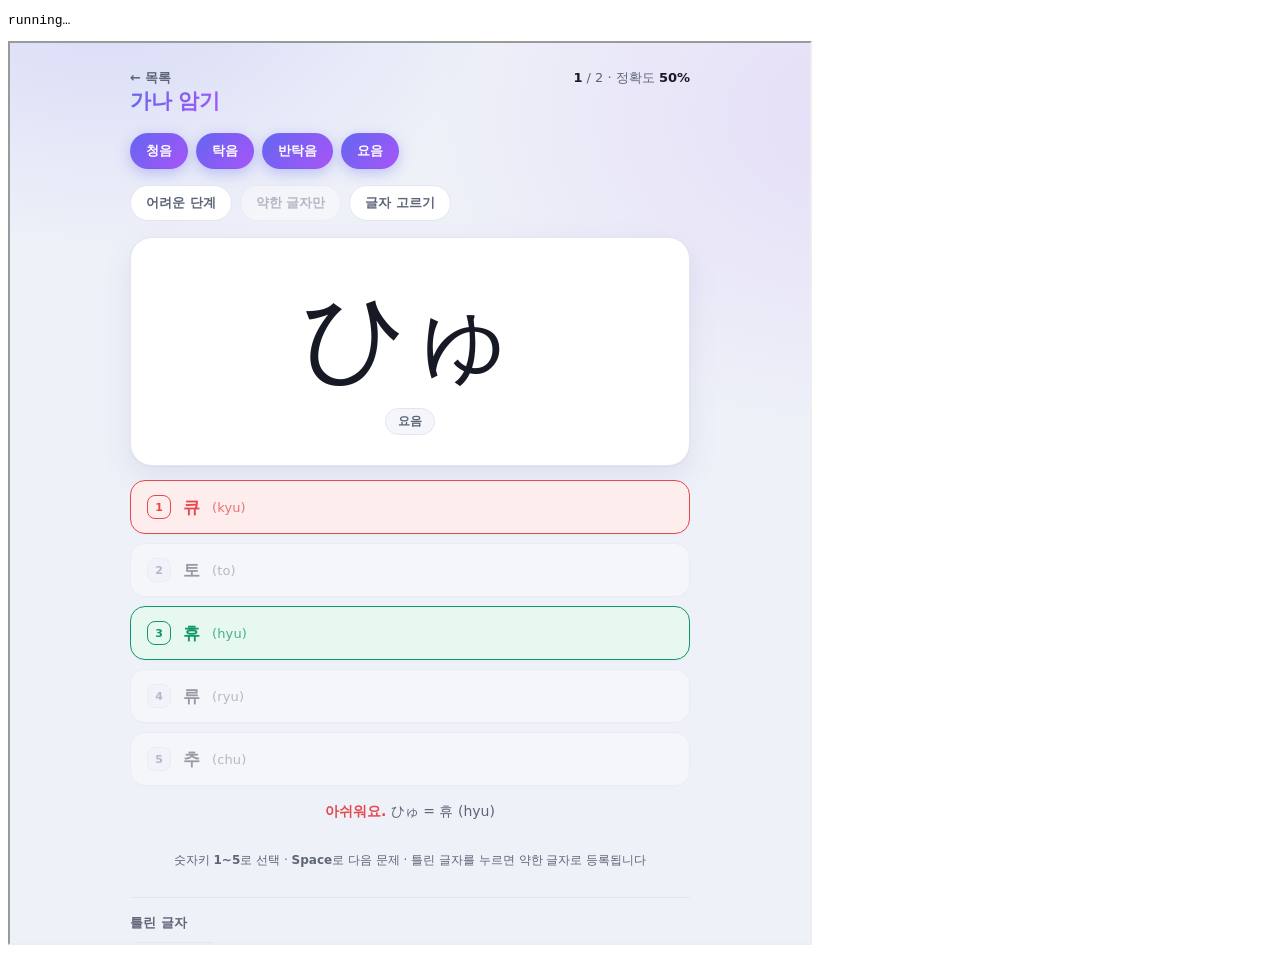
==== commit 8a823aa4: "블랙 테마 추가와 테마 전환, 다크 테마의 형광기 완화 - 테마 4종(자동·라이트·다크·블랙)을 홈 화면에서 선택, localStorage에 저장 - app.js가 <html da" ====
--- a/__test.html
+++ b/__test.html
@@ -493,6 +493,82 @@
     fl3.remove();
   }
 
+  /* ── 11d. 테마 ── */
+  {
+    const mkT = src => new Promise(res => {
+      const f = document.createElement("iframe");
+      f.style.cssText = "width:800px;height:700px";
+      f.src = src;
+      f.onload = () => setTimeout(() => res(f), 60);
+      document.body.appendChild(f);
+    });
+
+    localStorage.removeItem("theme");
+    const f = await mkT("index.html");
+    const c = ctx(f);
+    const html = c.d.documentElement;
+    const css = el => c.w.getComputedStyle(el);
+    // 헤드리스에서는 CSS 전환이 진행되지 않아 색이 시작값에 멈춰 있다. 전환을 꺼서 최종색을 잰다.
+    const noAnim = c.d.createElement("style");
+    noAnim.textContent = "* { transition: none !important; }";
+    c.d.head.appendChild(noAnim);
+
+    // 저장값이 없으면 자동 — 시스템 설정에 따라 light/dark 중 하나로 풀린다
+    say("기본은 자동이고 구체적인 테마로 풀림",
+        ["light", "dark"].includes(html.dataset.theme) &&
+        c.d.querySelector('[data-theme-set="auto"]').getAttribute("aria-pressed") === "true",
+        html.dataset.theme);
+
+    // 블랙 테마 — 배경은 검정, 글자는 흰색, 강조색도 흰색
+    c.d.querySelector('[data-theme-set="black"]').click();
+    await sleep(40);
+    const bg = css(c.d.body).backgroundColor;
+    const fg = css(c.d.body).color;
+    say("블랙 테마 → 검정 배경 · 흰 글자",
+        html.dataset.theme === "black" &&
+        bg.startsWith("rgb(0, 0, 0") && fg === "rgb(255, 255, 255)", bg + " / " + fg);
+
+    // 선택된 칩은 흰 바탕 + 검은 글자여야 읽힌다 (흰 글자면 안 보인다)
+    const chip = c.d.querySelector('[data-theme-set="black"]');
+    say("블랙 테마에서 선택된 칩 글자가 검정", css(chip).color === "rgb(0, 0, 0)", css(chip).color);
+
+    // 목록의 뜻·발음도 색조 없이 무채색
+    const f2 = await mkT("list.html?ch=3&kind=word");
+    const c2 = ctx(f2);
+    const mean = c2.w.getComputedStyle(c2.d.querySelector(".mean")).color;
+    const pron = c2.w.getComputedStyle(c2.d.querySelector(".pron")).color;
+    const mono = s => { const [r, g, b] = s.match(/\d+/g).map(Number); return r === g && g === b; };
+    say("블랙 테마에서 뜻·발음이 무채색", mono(mean) && mono(pron), mean + " / " + pron);
+    say("테마가 다른 페이지에도 이어짐", c2.d.documentElement.dataset.theme === "black");
+    f2.remove();
+
+    // 색조를 안 쓰는 테마라도 정답/오답은 구별돼야 한다 (밝기 차이로)
+    const f3 = await mkT("chapter.html?ch=3");
+    const c3 = ctx(f3);
+    const st = c3.d.createElement("style");
+    st.textContent = "* { transition: none !important; }";
+    c3.d.head.appendChild(st);
+    const ko3 = c3.w.eval("current.ko");
+    [...c3.d.querySelectorAll(".choice")].find(b => b.dataset.ko !== ko3).click();
+    await sleep(40);
+    const ok = c3.w.getComputedStyle(c3.d.querySelector(".choice.correct"));
+    const no = c3.w.getComputedStyle(c3.d.querySelector(".choice.wrong"));
+    const lum = s => { const [r, g, b] = s.match(/\d+/g).map(Number); return .21 * r + .72 * g + .07 * b; };
+    say("블랙 테마에서도 정답/오답이 밝기로 구별됨",
+        c3.d.documentElement.dataset.theme === "black" &&
+        lum(ok.color) - lum(no.color) > 40 && ok.borderColor !== no.borderColor,
+        "정답 " + ok.color + " / 오답 " + no.color);
+    f3.remove();
+
+    // 라이트로 되돌리기
+    c.d.querySelector('[data-theme-set="light"]').click();
+    await sleep(40);
+    say("라이트 테마로 전환되고 저장됨",
+        html.dataset.theme === "light" && localStorage.getItem("theme") === "light");
+    f.remove();
+    localStorage.removeItem("theme");
+  }
+
   /* ── 12. 1장 듣기 ── */
   {
     const f = document.createElement("iframe");
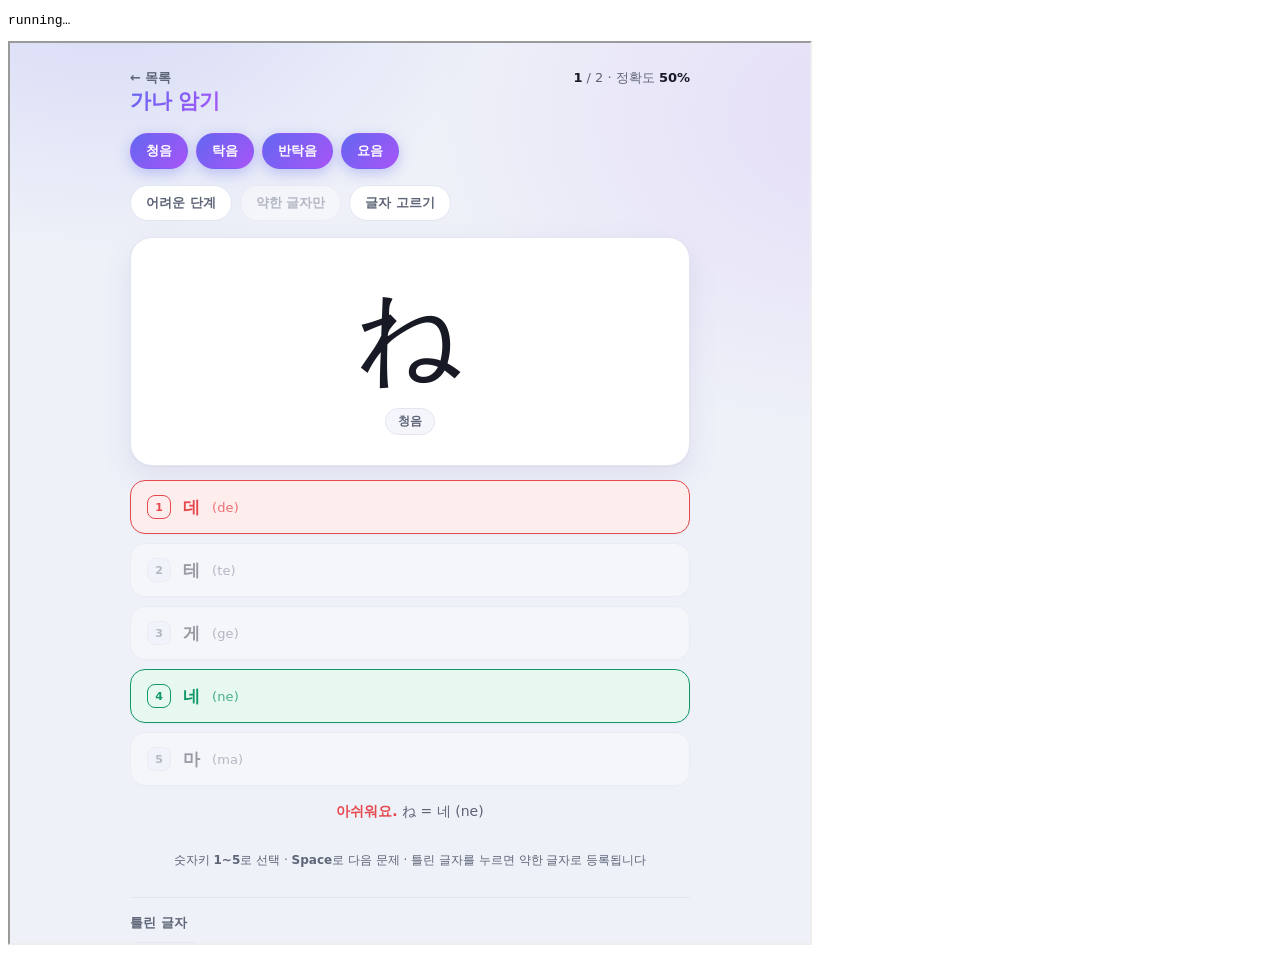
==== commit 3c377821: "4장 '학교는 집에서 먼가요' 추가 — い형용사 - い형용사 17개, 명사 12개, 표현·조사 4개, 회화문·예문 16개 - い형용사 활용표(정중형·의문형·부정형 2종·いい의 예외" ====
--- a/__test.html
+++ b/__test.html
@@ -318,9 +318,8 @@
     const links = [...fi.contentDocument.querySelectorAll("#menu .entry")].map(a => a.getAttribute("href"));
     const soonT = fi.contentDocument.querySelector(".entry.soon .t").textContent;
     say("목록에 장 항목이 chapters.js에서 자동 생성",
-        links.includes("ch.html?ch=1") && links.includes("ch.html?ch=2") &&
-        links.includes("ch.html?ch=3"), links.join(" "));
-    say("다음 장 자리 표시(4장)", soonT === "4장", soonT);
+        [1, 2, 3, 4].every(n => links.includes("ch.html?ch=" + n)), links.join(" "));
+    say("다음 장 자리 표시(5장)", soonT === "5장", soonT);
     fi.remove();
 
     // 2장 — 보기 중복 여부 (뜻이 겹치면 5지선다 정답이 둘이 된다).
@@ -491,6 +490,41 @@
     say("듣기는 읽기표까지 전부 읽어줌", t3 === all3 && t3 > q3, "트랙 " + t3 + "개");
     say("零은 れい로 읽음", fl3.contentWindow.eval("jaText(ITEMS[0])") === "れい");
     fl3.remove();
+
+    /* ── 4장 (い형용사) ── */
+    const f4 = await mk("list.html?ch=4&kind=word");
+    const c4 = ctx(f4);
+    const r4 = [...c4.d.querySelectorAll(".item")];
+    const ja4 = r4.map(x => x.querySelector(".ja").textContent);
+    say("4장 단어 목록에 형용사·명사·활용표가 모두 있음",
+        ["遠い", "難しい", "いい", "学校", "～が", "高くありません"].every(k => ja4.includes(k)),
+        "n=" + r4.length);
+
+    const read4 = k => r4.find(x => x.querySelector(".ja").textContent === k).querySelector(".read").textContent;
+    say("형용사 후리가나는 어간에만 (遠い→とおい, 難しい→むずかしい)",
+        read4("遠い") === "とおい" && read4("難しい") === "むずかしい",
+        read4("遠い") + " " + read4("難しい"));
+    say("가나로만 된 형용사(いい·おいしい)는 -", read4("いい") === "-" && read4("おいしい") === "-");
+    say("4장 모든 항목에 한글 발음 있음",
+        c4.w.eval("ITEMS.filter(x => !x.pron).length") === 0);
+    f4.remove();
+
+    const fq4 = await mk("chapter.html?ch=4");
+    const w4 = fq4.contentWindow;
+    const all4 = w4.eval("CHAPTERS['4'].items.length");
+    const ref4 = w4.eval("CHAPTERS['4'].items.filter(x => x.quiz === false).length");
+    say("4장 퀴즈는 활용표를 빼고 출제, 뜻 중복 없음",
+        w4.eval("ITEMS.length") === all4 - ref4 && ref4 === 5 &&
+        w4.eval("new Set(ITEMS.map(x => x.ko)).size") === w4.eval("ITEMS.length"),
+        "전체 " + all4 + " - 활용표 " + ref4 + " = " + w4.eval("ITEMS.length"));
+    fq4.remove();
+
+    const fs4 = await mk("list.html?ch=4&kind=sentence");
+    const s4 = [...fs4.contentDocument.querySelectorAll(".item .ja")].map(x => x.textContent);
+    say("4장 문장 목록에 회화문이 들어감",
+        s4.includes("学校はうちから遠いですか。") &&
+        s4.includes("少し難しいですが、おもしろいです。"), "n=" + s4.length);
+    fs4.remove();
   }
 
   /* ── 11d. 테마 ── */
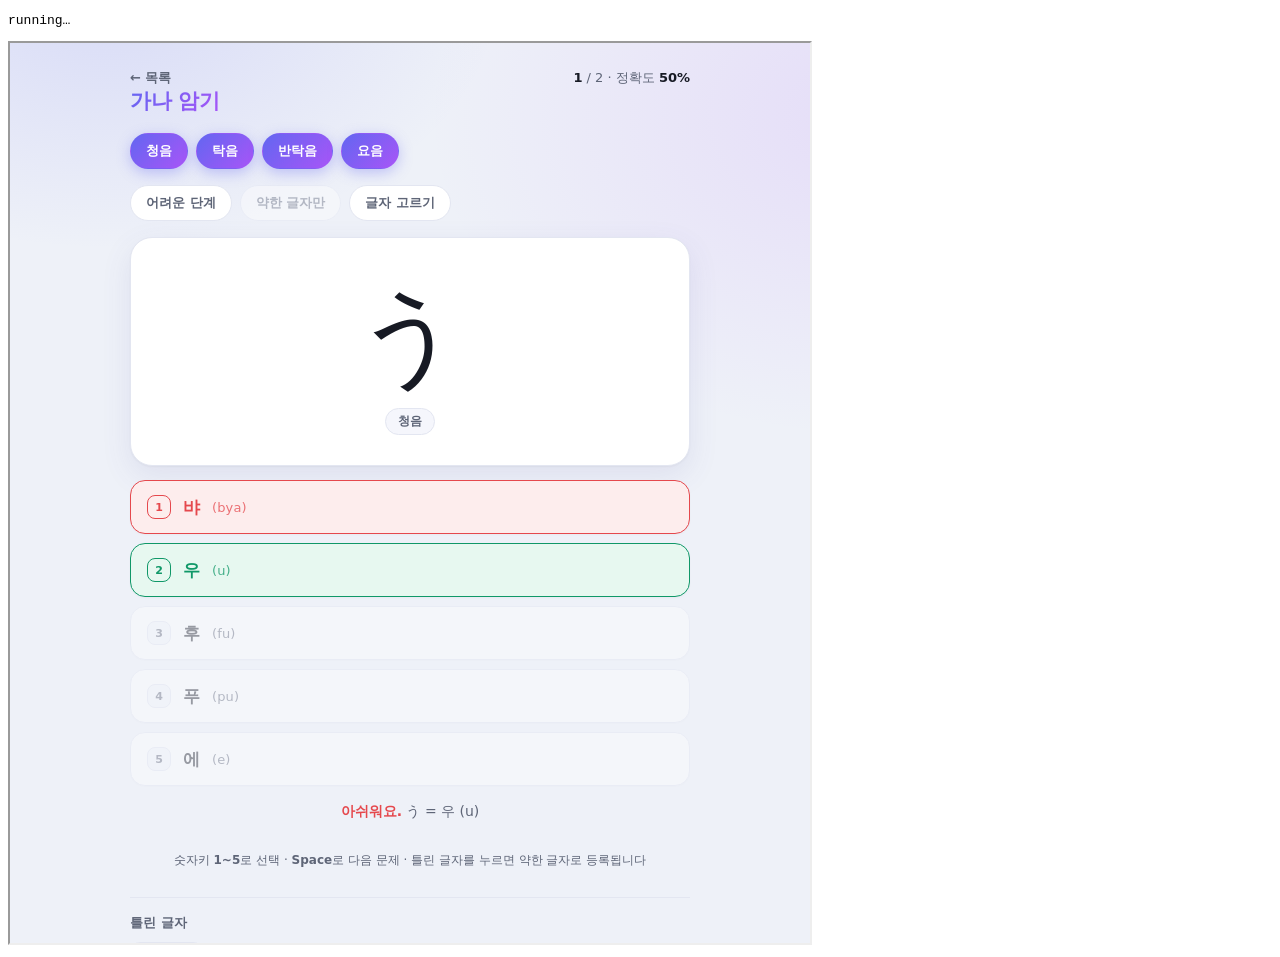
==== commit acee617e: "5장 '이 하얀 휴대폰은 가볍고 좋네요' 추가 — 명사 수식과 ～くて - い형용사 14개(색·크기·맛·느낌), 명사 9개, 지시어·표현 9개, 회화문·예문 15개 - 명사 수식(白" ====
--- a/__test.html
+++ b/__test.html
@@ -318,8 +318,8 @@
     const links = [...fi.contentDocument.querySelectorAll("#menu .entry")].map(a => a.getAttribute("href"));
     const soonT = fi.contentDocument.querySelector(".entry.soon .t").textContent;
     say("목록에 장 항목이 chapters.js에서 자동 생성",
-        [1, 2, 3, 4].every(n => links.includes("ch.html?ch=" + n)), links.join(" "));
-    say("다음 장 자리 표시(5장)", soonT === "5장", soonT);
+        [1, 2, 3, 4, 5].every(n => links.includes("ch.html?ch=" + n)), links.join(" "));
+    say("다음 장 자리 표시(6장)", soonT === "6장", soonT);
     fi.remove();
 
     // 2장 — 보기 중복 여부 (뜻이 겹치면 5지선다 정답이 둘이 된다).
@@ -525,6 +525,38 @@
         s4.includes("学校はうちから遠いですか。") &&
         s4.includes("少し難しいですが、おもしろいです。"), "n=" + s4.length);
     fs4.remove();
+
+    /* ── 5장 (い형용사의 명사 수식 · ～くて) ── */
+    const f5 = await mk("list.html?ch=5&kind=word");
+    const c5 = ctx(f5);
+    const r5 = [...c5.d.querySelectorAll(".item")];
+    const ja5 = r5.map(x => x.querySelector(".ja").textContent);
+    say("5장 단어 목록에 형용사·지시어·연결형이 모두 있음",
+        ["白い", "軽い", "この", "どんな", "軽くて", "よくて"].every(k => ja5.includes(k)),
+        "n=" + r5.length);
+    const read5 = k => r5.find(x => x.querySelector(".ja").textContent === k).querySelector(".read").textContent;
+    say("明るい는 어간만 후리가나 (あかるい)", read5("明るい") === "あかるい", read5("明るい"));
+    say("지시어 この·どんな는 한자가 없어 -",
+        read5("この") === "-" && read5("どんな") === "-");
+    say("5장 모든 항목에 한글 발음 있음", c5.w.eval("ITEMS.filter(x => !x.pron).length") === 0);
+    f5.remove();
+
+    const fq5 = await mk("chapter.html?ch=5");
+    const w5 = fq5.contentWindow;
+    const all5 = w5.eval("CHAPTERS['5'].items.length");
+    const ref5 = w5.eval("CHAPTERS['5'].items.filter(x => x.quiz === false).length");
+    say("5장 퀴즈는 연결형 표를 빼고 출제, 뜻 중복 없음",
+        w5.eval("ITEMS.length") === all5 - ref5 && ref5 === 4 &&
+        w5.eval("new Set(ITEMS.map(x => x.ko)).size") === w5.eval("ITEMS.length"),
+        "전체 " + all5 + " - 표 " + ref5 + " = " + w5.eval("ITEMS.length"));
+    fq5.remove();
+
+    const fs5 = await mk("list.html?ch=5&kind=sentence");
+    const s5 = [...fs5.contentDocument.querySelectorAll(".item .ja")].map(x => x.textContent);
+    say("5장 문장 목록에 회화문이 들어감",
+        s5.includes("この白いケータイはキムさんのですか。") &&
+        s5.includes("広くて明るい部屋です。"), "n=" + s5.length);
+    fs5.remove();
   }
 
   /* ── 11d. 테마 ── */
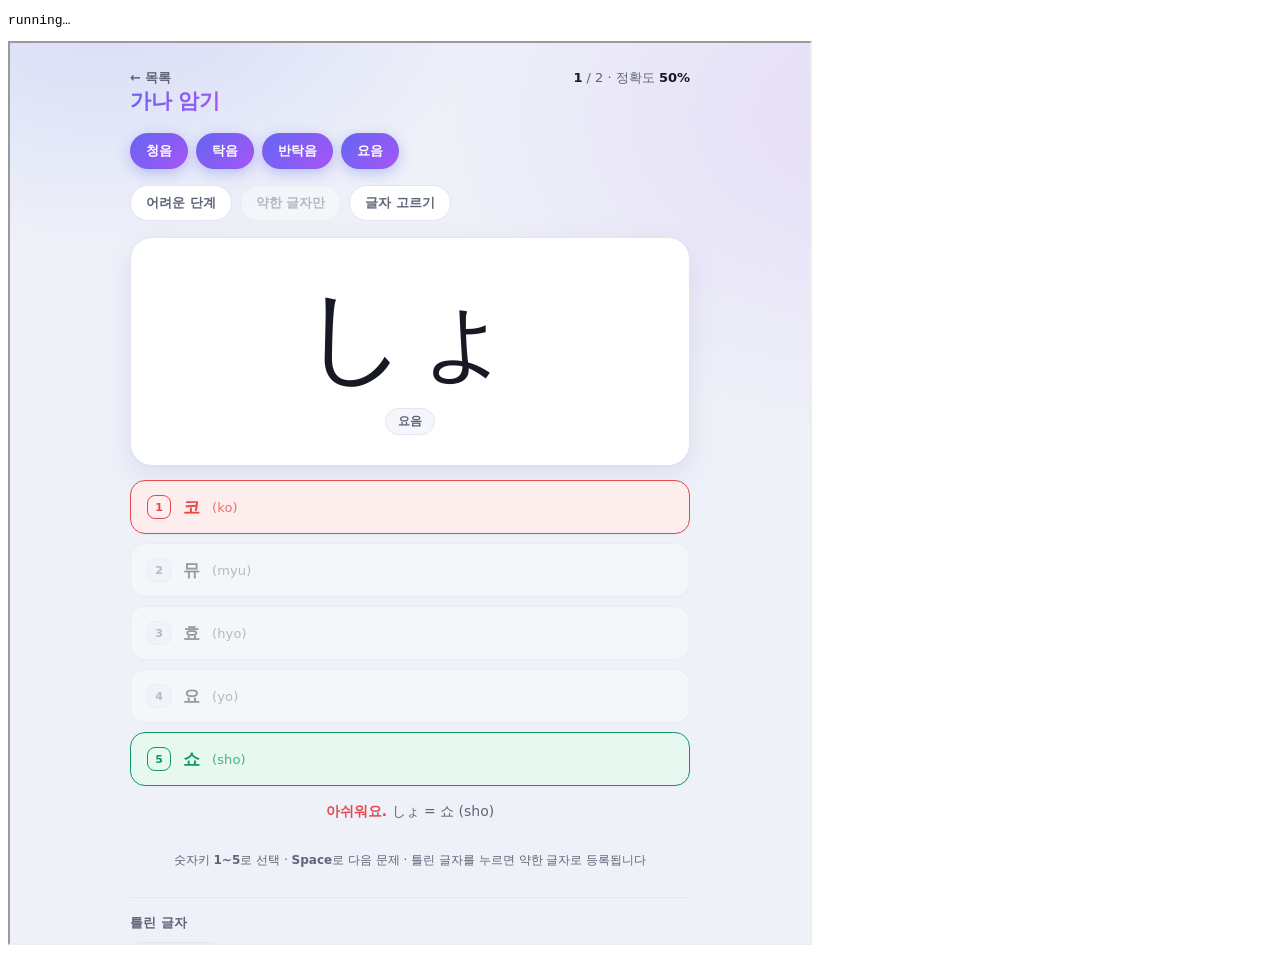
==== commit e67ca0df: "6·7장 추가 — な형용사와 그 수식·연결·이유 표현 - 6장: な형용사 18개, 명사·부사 7개, 활용표 4개, 회화문·예문 15개   좋아하는 대상에 を가 아니라 が를 쓰는 점" ====
--- a/__test.html
+++ b/__test.html
@@ -318,8 +318,8 @@
     const links = [...fi.contentDocument.querySelectorAll("#menu .entry")].map(a => a.getAttribute("href"));
     const soonT = fi.contentDocument.querySelector(".entry.soon .t").textContent;
     say("목록에 장 항목이 chapters.js에서 자동 생성",
-        [1, 2, 3, 4, 5].every(n => links.includes("ch.html?ch=" + n)), links.join(" "));
-    say("다음 장 자리 표시(6장)", soonT === "6장", soonT);
+        [1, 2, 3, 4, 5, 6, 7].every(n => links.includes("ch.html?ch=" + n)), links.join(" "));
+    say("다음 장 자리 표시(8장)", soonT === "8장", soonT);
     fi.remove();
 
     // 2장 — 보기 중복 여부 (뜻이 겹치면 5지선다 정답이 둘이 된다).
@@ -557,6 +557,50 @@
         s5.includes("この白いケータイはキムさんのですか。") &&
         s5.includes("広くて明るい部屋です。"), "n=" + s5.length);
     fs5.remove();
+
+    /* ── 6·7장 (な형용사) ── */
+    const f6 = await mk("list.html?ch=6&kind=word");
+    const c6 = ctx(f6);
+    const r6 = [...c6.d.querySelectorAll(".item")];
+    const ja6 = r6.map(x => x.querySelector(".ja").textContent);
+    say("6장 단어 목록에 な형용사·부사·활용표가 모두 있음",
+        ["好きだ", "上手だ", "賑やかだ", "あまり", "賑やかじゃありません"].every(k => ja6.includes(k)),
+        "n=" + r6.length);
+    const read6 = k => r6.find(x => x.querySelector(".ja").textContent === k).querySelector(".read").textContent;
+    say("な형용사 후리가나는 어간에만 (好きだ→すきだ, 上手だ→じょうずだ)",
+        read6("好きだ") === "すきだ" && read6("上手だ") === "じょうずだ",
+        read6("好きだ") + " " + read6("上手だ"));
+    say("6장 모든 항목에 한글 발음 있음", c6.w.eval("ITEMS.filter(x => !x.pron).length") === 0);
+    f6.remove();
+
+    const f7 = await mk("list.html?ch=7&kind=word");
+    const c7 = ctx(f7);
+    const r7 = [...c7.d.querySelectorAll(".item")];
+    const ja7 = r7.map(x => x.querySelector(".ja").textContent);
+    say("7장 단어 목록에 명사 수식·연결·이유 표가 모두 있음",
+        ["静かな人", "新鮮で", "辛いから", "有名だから", "～から"].every(k => ja7.includes(k)),
+        "n=" + r7.length);
+    say("7장 모든 항목에 한글 발음 있음", c7.w.eval("ITEMS.filter(x => !x.pron).length") === 0);
+    f7.remove();
+
+    for (const [n, ref] of [["6", 4], ["7", 4]]) {
+      const fq = await mk("chapter.html?ch=" + n);
+      const w = fq.contentWindow;
+      const all = w.eval("CHAPTERS['" + n + "'].items.length");
+      const r = w.eval("CHAPTERS['" + n + "'].items.filter(x => x.quiz === false).length");
+      say(n + "장 퀴즈는 활용표를 빼고 출제, 뜻 중복 없음",
+          w.eval("ITEMS.length") === all - r && r === ref &&
+          w.eval("new Set(ITEMS.map(x => x.ko)).size") === w.eval("ITEMS.length"),
+          "전체 " + all + " - 표 " + r + " = " + w.eval("ITEMS.length"));
+      fq.remove();
+    }
+
+    const fs67 = await mk("list.html?ch=7&kind=sentence");
+    const s67 = [...fs67.contentDocument.querySelectorAll(".item .ja")].map(x => x.textContent);
+    say("7장 문장 목록에 회화문이 들어감",
+        s67.includes("きれいなレストランですね。") && s67.includes("辛いからです。"),
+        "n=" + s67.length);
+    fs67.remove();
   }
 
   /* ── 11d. 테마 ── */
